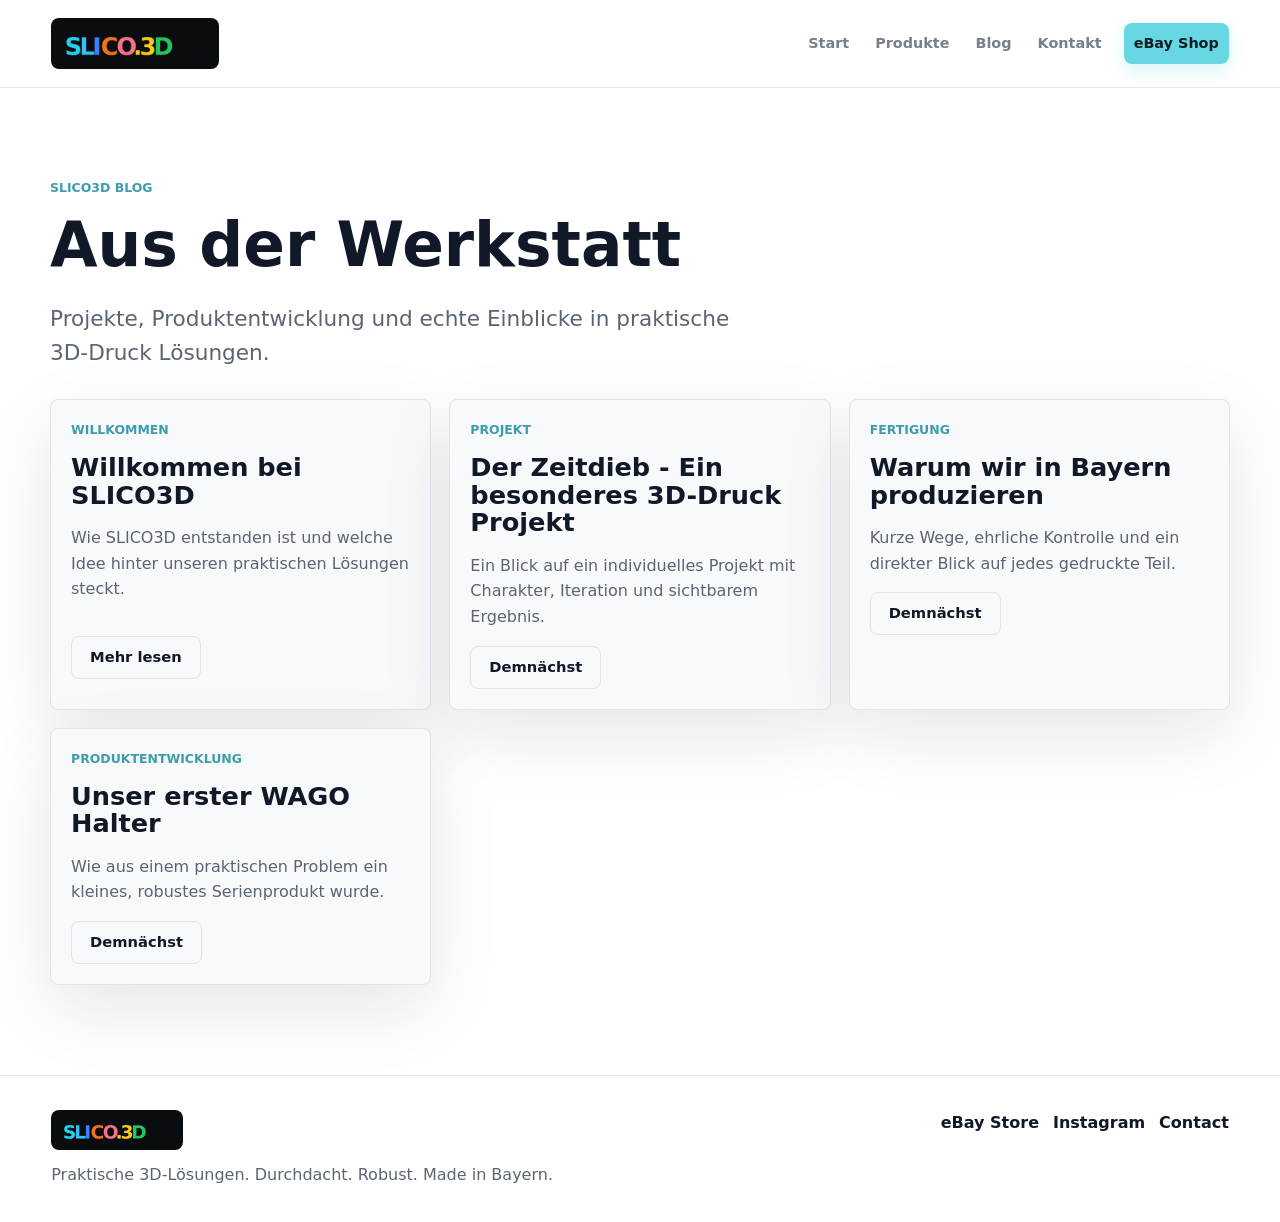
==== blog/index.html @ 474badba "Fix navigation and create blog overview page" ====
<!doctype html>
<html lang="de">
  <head>
    <meta charset="utf-8">
    <meta name="viewport" content="width=device-width, initial-scale=1">
    <meta
      name="description"
      content="Der SLICO3D Blog mit Projekten, Produktentwicklung und Einblicken aus der Werkstatt."
    >
    <title>Blog | SLICO3D</title>
    <link rel="stylesheet" href="../styles.css">
  </head>
  <body>
    <header class="site-header">
      <a class="brand-link" href="../index.html#start" aria-label="SLICO3D Startseite">
        <img src="../assets/branding/Logotyp.png" alt="SLICO3D" class="brand-wordmark">
      </a>

      <button class="menu-toggle" type="button" aria-expanded="false" aria-controls="site-nav">
        <span class="sr-only">Navigation öffnen</span>
        <span aria-hidden="true"></span>
        <span aria-hidden="true"></span>
        <span aria-hidden="true"></span>
      </button>

      <nav class="site-nav" id="site-nav" aria-label="Hauptnavigation">
        <a href="../index.html#start">Start</a>
        <a href="../index.html#produkte">Produkte</a>
        <a href="index.html">Blog</a>
        <a href="../index.html#kontakt">Kontakt</a>
        <a class="nav-button" href="https://www.ebay.de/usr/slico3d">eBay Shop</a>
      </nav>
    </header>

    <main>
      <section class="content-section section-shell" aria-labelledby="blog-overview-title">
        <div class="section-heading">
          <p class="eyebrow">SLICO3D Blog</p>
          <h1 id="blog-overview-title">Aus der Werkstatt</h1>
          <p class="hero-subtitle">
            Projekte, Produktentwicklung und echte Einblicke in praktische 3D-Druck Lösungen.
          </p>
        </div>

        <div class="blog-grid">
          <a class="blog-card linked-card" href="willkommen-bei-slico3d.html">
            <p class="meta">Willkommen</p>
            <h3>Willkommen bei SLICO3D</h3>
            <p>Wie SLICO3D entstanden ist und welche Idee hinter unseren praktischen Lösungen steckt.</p>
            <span class="button secondary compact card-action">Mehr lesen</span>
          </a>

          <article class="blog-card">
            <p class="meta">Projekt</p>
            <h3>Der Zeitdieb - Ein besonderes 3D-Druck Projekt</h3>
            <p>Ein Blick auf ein individuelles Projekt mit Charakter, Iteration und sichtbarem Ergebnis.</p>
            <span class="button secondary compact">Demnächst</span>
          </article>

          <article class="blog-card">
            <p class="meta">Fertigung</p>
            <h3>Warum wir in Bayern produzieren</h3>
            <p>Kurze Wege, ehrliche Kontrolle und ein direkter Blick auf jedes gedruckte Teil.</p>
            <span class="button secondary compact">Demnächst</span>
          </article>

          <article class="blog-card">
            <p class="meta">Produktentwicklung</p>
            <h3>Unser erster WAGO Halter</h3>
            <p>Wie aus einem praktischen Problem ein kleines, robustes Serienprodukt wurde.</p>
            <span class="button secondary compact">Demnächst</span>
          </article>
        </div>
      </section>
    </main>

    <footer class="site-footer">
      <div>
        <img src="../assets/branding/Logotyp.png" alt="SLICO3D" class="footer-logo">
        <p>Praktische 3D-Lösungen. Durchdacht. Robust. Made in Bayern.</p>
      </div>
      <nav aria-label="Footer Navigation">
        <a href="https://www.ebay.de/usr/slico3d">eBay Store</a>
        <a href="https://www.instagram.com/slico3d/">Instagram</a>
        <a href="mailto:kontakt@slico3d.de">Contact</a>
      </nav>
    </footer>

    <script src="../script.js"></script>
  </body>
</html>
---- styles.css ----
:root {
  color-scheme: light dark;
  --cyan: #4fd1e0;
  --green: #5fd38d;
  --amber: #f5b942;
  --ink: #111827;
  --muted: #5b6472;
  --line: #dfe5ea;
  --surface: #ffffff;
  --surface-raised: #f7f9fb;
  --surface-soft: #eef8f7;
  --shadow: 0 24px 70px rgba(17, 24, 39, 0.1);
  --radius: 8px;
  --max: 1180px;
}

* { box-sizing: border-box; }
html { scroll-behavior: smooth; }
body {
  margin: 0;
  background: var(--surface);
  color: var(--ink);
  font-family: Inter, ui-sans-serif, system-ui, -apple-system, BlinkMacSystemFont, "Segoe UI", sans-serif;
  line-height: 1.6;
  overflow-x: hidden;
}
body.menu-open { overflow: hidden; }
img { display: block; max-width: 100%; }
a { color: inherit; text-decoration: none; }

.sr-only {
  position: absolute;
  width: 1px;
  height: 1px;
  padding: 0;
  margin: -1px;
  overflow: hidden;
  clip: rect(0, 0, 0, 0);
  white-space: nowrap;
  border: 0;
}

.site-header {
  position: sticky;
  top: 0;
  z-index: 10;
  display: flex;
  align-items: center;
  justify-content: space-between;
  gap: 24px;
  padding: 18px clamp(20px, 4vw, 56px);
  background: color-mix(in srgb, var(--surface) 88%, transparent);
  border-bottom: 1px solid color-mix(in srgb, var(--line) 78%, transparent);
  backdrop-filter: blur(18px);
}

.brand-wordmark,
.footer-logo {
  height: auto;
  padding: 7px 10px;
  background: #0a0d10;
  border-radius: var(--radius);
}
.brand-wordmark { flex: 0 0 auto; width: 168px; }
.footer-logo { width: 132px; padding: 6px 9px; }

.site-nav {
  min-width: 0;
  display: flex;
  align-items: center;
  gap: 6px;
  color: color-mix(in srgb, var(--muted) 82%, var(--surface));
  font-size: 0.9rem;
  font-weight: 620;
}
.site-nav a {
  padding: 9px 10px;
  border-radius: var(--radius);
}
.site-nav a:hover,
.site-nav a:focus-visible {
  background: var(--surface-raised);
  color: var(--ink);
  outline: none;
}
.site-nav .nav-button {
  margin-left: 6px;
  color: #0b1f23;
  background: color-mix(in srgb, var(--cyan) 86%, white);
  box-shadow: 0 8px 18px rgba(79, 209, 224, 0.2);
}

.menu-toggle {
  display: none;
  flex: 0 0 auto;
  width: 44px;
  height: 44px;
  border: 1px solid var(--line);
  border-radius: var(--radius);
  background: var(--surface);
  color: var(--ink);
}
.menu-toggle span:not(.sr-only) {
  display: block;
  width: 18px;
  height: 2px;
  margin: 4px auto;
  background: currentColor;
}

.section-shell {
  width: min(var(--max), calc(100% - 40px));
  margin: 0 auto;
}

.hero {
  display: grid;
  grid-template-columns: minmax(0, 1fr) minmax(320px, 0.82fr);
  gap: clamp(32px, 6vw, 84px);
  align-items: center;
  min-height: min(980px, calc(100svh - 84px));
  padding: clamp(44px, 6vw, 82px) 0 68px;
}
.hero-copy,
.hero-panel { min-width: 0; }

.eyebrow,
.meta {
  margin: 0 0 14px;
  color: color-mix(in srgb, var(--cyan) 72%, var(--ink));
  font-size: 0.78rem;
  font-weight: 800;
  letter-spacing: 0;
  text-transform: uppercase;
}

.hero-mark {
  width: min(540px, 76vw);
  margin: 0 0 26px;
  filter: drop-shadow(0 20px 42px rgba(79, 209, 224, 0.2));
}

h1, h2, h3, p { overflow-wrap: anywhere; }
h1, h2, h3 {
  margin: 0;
  line-height: 1.08;
  letter-spacing: 0;
}
h1 { max-width: 860px; font-size: clamp(2.45rem, 4.8vw, 4.9rem); }
h2 { font-size: clamp(2rem, 4vw, 4rem); }
h3 { font-size: clamp(1.22rem, 2vw, 1.7rem); }

.hero-subtitle {
  max-width: 680px;
  margin: 24px 0 0;
  color: var(--muted);
  font-size: clamp(1.05rem, 2vw, 1.35rem);
}

.hero-actions,
.contact-actions {
  display: flex;
  flex-wrap: wrap;
  gap: 12px;
  margin-top: 32px;
}

.button {
  display: inline-flex;
  align-items: center;
  justify-content: center;
  min-height: 46px;
  padding: 12px 18px;
  border: 1px solid transparent;
  border-radius: var(--radius);
  font-weight: 800;
  line-height: 1.15;
}
.button.primary {
  color: #0d261e;
  background: var(--green);
  box-shadow: 0 12px 26px rgba(95, 211, 141, 0.24);
}
.button.secondary {
  color: var(--ink);
  background: var(--surface-raised);
  border-color: var(--line);
}
.button.compact { min-height: 42px; font-size: 0.92rem; }
.button:hover,
.button:focus-visible,
.text-link:hover,
.text-link:focus-visible {
  transform: translateY(-1px);
  outline: none;
}

.hero-panel,
.featured-article,
.product-card,
.blog-card,
.contact-section,
.article-body,
.article-hero-image {
  border: 1px solid var(--line);
  border-radius: var(--radius);
  background: var(--surface-raised);
  box-shadow: var(--shadow);
}

.hero-panel {
  position: relative;
  overflow: hidden;
  padding: 24px;
}
.hero-panel::before {
  position: absolute;
  inset: 0;
  z-index: 0;
  content: "";
  background:
    linear-gradient(90deg, color-mix(in srgb, var(--line) 50%, transparent) 1px, transparent 1px),
    linear-gradient(0deg, color-mix(in srgb, var(--line) 50%, transparent) 1px, transparent 1px);
  background-size: 34px 34px;
  mask-image: linear-gradient(to bottom, black, transparent 76%);
}
.hero-panel > * { position: relative; z-index: 1; }
.panel-topline {
  display: flex;
  justify-content: space-between;
  color: var(--muted);
  font-size: 0.85rem;
  font-weight: 800;
}
.capability-grid {
  display: grid;
  grid-template-columns: repeat(2, minmax(0, 1fr));
  gap: 10px;
  margin-top: 34px;
}
.capability-grid span {
  min-height: 74px;
  padding: 16px;
  border: 1px solid var(--line);
  border-radius: var(--radius);
  background: color-mix(in srgb, var(--surface) 76%, transparent);
  font-weight: 800;
}
.printer-card {
  margin-top: 16px;
  padding: 22px;
  color: #111827;
  background: linear-gradient(135deg, var(--cyan), var(--green) 54%, var(--amber));
  border-radius: var(--radius);
}
.printer-layer {
  display: block;
  height: 18px;
  max-width: 260px;
  margin-bottom: 7px;
  border-radius: 3px;
}
.printer-layer.cyan { width: 78%; background: rgba(255, 255, 255, 0.76); }
.printer-layer.green { width: 64%; background: rgba(255, 255, 255, 0.58); }
.printer-layer.amber { width: 46%; background: rgba(255, 255, 255, 0.42); }
.printer-card p { max-width: 340px; margin: 18px 0 0; font-weight: 850; }

.trust-bar {
  display: grid;
  grid-template-columns: repeat(4, minmax(0, 1fr));
  gap: 1px;
  overflow: hidden;
  margin-top: -34px;
  margin-bottom: clamp(28px, 4vw, 48px);
  border: 1px solid var(--line);
  border-radius: var(--radius);
  background: var(--line);
  box-shadow: 0 18px 44px rgba(17, 24, 39, 0.08);
}
.trust-item {
  display: flex;
  align-items: center;
  gap: 10px;
  min-height: 70px;
  padding: 16px 18px;
  background: color-mix(in srgb, var(--surface-raised) 88%, var(--surface));
}
.trust-item span {
  display: inline-flex;
  align-items: center;
  justify-content: center;
  flex: 0 0 28px;
  width: 28px;
  height: 28px;
  color: #0d261e;
  background: var(--green);
  border-radius: 999px;
  font-weight: 900;
}
.trust-item strong { font-size: 0.94rem; line-height: 1.25; }

.content-section { padding: clamp(56px, 7vw, 96px) 0; }
.section-heading { margin-bottom: 28px; }
.section-heading h2 { max-width: 760px; }
.split-heading {
  display: flex;
  align-items: end;
  justify-content: space-between;
  gap: 20px;
}

.featured-article {
  position: relative;
  display: grid;
  grid-template-columns: minmax(260px, 0.72fr) 1fr;
  overflow: hidden;
}
.linked-card { transition: transform 180ms ease, border-color 180ms ease, box-shadow 180ms ease; }
.linked-card:hover,
.linked-card:focus-within {
  border-color: color-mix(in srgb, var(--cyan) 52%, var(--line));
  box-shadow: 0 28px 78px rgba(17, 24, 39, 0.14);
  transform: translateY(-2px);
}
.card-cover-link { position: absolute; inset: 0; z-index: 1; }
.article-visual {
  position: relative;
  min-height: 360px;
  overflow: hidden;
  background: linear-gradient(135deg, #101820, #20313b);
}
.article-visual img {
  width: 100%;
  height: 100%;
  min-height: 360px;
  object-fit: cover;
}
.article-chip {
  position: absolute;
  top: 24px;
  left: 24px;
  z-index: 1;
  padding: 7px 11px;
  color: #071012;
  background: var(--green);
  border-radius: 999px;
  font-size: 0.78rem;
  font-weight: 900;
}
.article-content {
  position: relative;
  z-index: 2;
  align-self: center;
  padding: clamp(28px, 5vw, 56px);
}
.card-action { position: relative; z-index: 3; margin-top: 18px; }

.article-content p:not(.meta),
.product-card p,
.blog-card p:not(.meta),
.contact-section p,
.bavaria-inner p,
.site-footer p,
.article-hero-copy p:not(.eyebrow) {
  color: var(--muted);
}
.text-link {
  display: inline-flex;
  margin-top: 14px;
  color: color-mix(in srgb, var(--cyan) 62%, var(--ink));
  font-weight: 850;
}

.product-grid,
.blog-grid {
  display: grid;
  grid-template-columns: repeat(3, minmax(0, 1fr));
  gap: 18px;
}
.product-card,
.blog-card { padding: 20px; }
.product-visual {
  position: relative;
  min-height: 190px;
  margin-bottom: 22px;
  overflow: hidden;
  background: var(--surface);
  border: 1px solid var(--line);
  border-radius: var(--radius);
}
.product-visual span {
  position: absolute;
  display: block;
  border-radius: 5px;
}
.product-visual.wago span:nth-child(1) { inset: 48px 34px auto 34px; height: 28px; background: var(--cyan); }
.product-visual.wago span:nth-child(2) { inset: 86px 58px auto 58px; height: 28px; background: var(--green); }
.product-visual.wago span:nth-child(3) { inset: auto 44px 42px 44px; height: 28px; background: var(--amber); }
.product-visual.skadis {
  background-image: radial-gradient(circle, color-mix(in srgb, var(--muted) 38%, transparent) 2px, transparent 2.5px);
  background-size: 26px 26px;
}
.product-visual.skadis span:nth-child(1) { width: 44%; height: 84px; left: 18%; bottom: 34px; background: var(--green); }
.product-visual.skadis span:nth-child(2) { width: 24px; height: 108px; right: 24%; bottom: 34px; background: var(--cyan); }
.product-visual.skadis span:nth-child(3) { width: 34%; height: 18px; left: 24%; bottom: 118px; background: var(--amber); }
.product-visual.network span:nth-child(1) { width: 62%; height: 70px; left: 19%; top: 50px; background: #202b36; }
.product-visual.network span:nth-child(2) { width: 50%; height: 14px; left: 25%; top: 78px; background: var(--cyan); }
.product-visual.network span:nth-child(3) { width: 72%; height: 26px; left: 14%; bottom: 38px; background: var(--amber); }

.bavaria-section {
  margin: clamp(36px, 5vw, 68px) 0;
  background:
    linear-gradient(90deg, rgba(79, 209, 224, 0.14), transparent 32%),
    linear-gradient(135deg, var(--surface-raised), var(--surface-soft));
  border-block: 1px solid var(--line);
}
.bavaria-inner {
  display: grid;
  grid-template-columns: 1fr minmax(180px, 300px);
  gap: clamp(28px, 6vw, 86px);
  align-items: center;
  padding: clamp(52px, 7vw, 90px) 0;
}
.bavaria-placeholder {
  display: grid;
  place-items: center;
  min-height: 300px;
  padding: 28px;
  text-align: center;
  border: 1px dashed color-mix(in srgb, var(--cyan) 54%, var(--line));
  border-radius: var(--radius);
  background:
    linear-gradient(90deg, color-mix(in srgb, var(--line) 58%, transparent) 1px, transparent 1px),
    linear-gradient(0deg, color-mix(in srgb, var(--line) 58%, transparent) 1px, transparent 1px),
    color-mix(in srgb, var(--surface) 72%, transparent);
  background-size: 28px 28px;
  box-shadow: var(--shadow);
}
.bavaria-placeholder img { width: min(180px, 48vw); filter: drop-shadow(0 18px 34px rgba(79, 209, 224, 0.18)); }
.bavaria-placeholder span {
  margin-top: 18px;
  color: color-mix(in srgb, var(--cyan) 72%, var(--ink));
  font-weight: 900;
  text-transform: uppercase;
}
.bavaria-placeholder p { max-width: 260px; margin: 4px 0 0; font-size: 0.92rem; }
.blog-card { min-height: 230px; }

.contact-section {
  display: grid;
  grid-template-columns: 1fr auto;
  gap: 28px;
  align-items: center;
  padding: clamp(28px, 5vw, 56px);
  margin-block: clamp(56px, 7vw, 96px);
}
.contact-section h2,
.contact-section p { max-width: 620px; }
.contact-actions { justify-content: flex-end; margin-top: 0; }

.site-footer {
  display: flex;
  justify-content: space-between;
  gap: 24px;
  padding: 34px clamp(20px, 4vw, 56px);
  border-top: 1px solid var(--line);
}
.site-footer p { margin: 12px 0 0; }
.site-footer nav {
  display: flex;
  flex-wrap: wrap;
  align-items: start;
  justify-content: flex-end;
  gap: 14px;
  font-weight: 800;
}

.article-page { padding-bottom: clamp(56px, 7vw, 96px); }
.article-hero {
  display: grid;
  grid-template-columns: minmax(0, 0.9fr) minmax(300px, 1fr);
  gap: clamp(28px, 6vw, 78px);
  align-items: center;
  padding: clamp(56px, 8vw, 104px) 0 clamp(32px, 5vw, 64px);
}
.article-hero-copy { min-width: 0; }
.article-hero-copy h1 { max-width: 760px; }
.article-hero-copy p:not(.eyebrow) {
  max-width: 620px;
  margin: 24px 0 0;
  font-size: clamp(1.05rem, 2vw, 1.25rem);
}
.article-hero-image {
  margin: 0;
  padding: 18px;
}
.article-hero-image img {
  width: 100%;
  border-radius: calc(var(--radius) - 2px);
}
.article-body {
  max-width: 820px;
  padding: clamp(34px, 5vw, 58px);
}
.article-body p {
  margin: 0 0 1.2em;
  color: color-mix(in srgb, var(--ink) 84%, var(--muted));
  font-size: clamp(1.03rem, 1.4vw, 1.16rem);
}
.article-body p:last-child { margin-bottom: 0; }
.article-body blockquote {
  margin: 28px 0;
  padding: 22px 24px;
  border-left: 4px solid var(--green);
  border-radius: var(--radius);
  background: color-mix(in srgb, var(--surface) 72%, var(--surface-soft));
}
.article-body blockquote p {
  margin: 0;
  color: var(--ink);
  font-size: clamp(1.2rem, 2vw, 1.6rem);
  font-weight: 850;
  line-height: 1.25;
}
.article-signature { padding-top: 10px; font-weight: 850; }

@media (prefers-color-scheme: dark) {
  :root {
    --ink: #edf3f7;
    --muted: #a8b5c2;
    --line: #253340;
    --surface: #0d1217;
    --surface-raised: #121a22;
    --surface-soft: #0f2423;
    --shadow: 0 24px 70px rgba(0, 0, 0, 0.32);
  }
  .site-nav .nav-button,
  .button.primary,
  .printer-card { color: #071012; }
  .product-visual.network span:nth-child(1) { background: #dfe8ef; }
}

@media (max-width: 900px) {
  .menu-toggle { display: block; }
  .site-nav {
    position: fixed;
    inset: 73px 16px auto 16px;
    display: grid;
    gap: 4px;
    padding: 14px;
    background: var(--surface);
    border: 1px solid var(--line);
    border-radius: var(--radius);
    box-shadow: var(--shadow);
    transform: translateY(-16px);
    opacity: 0;
    pointer-events: none;
  }
  .site-nav.is-open { transform: translateY(0); opacity: 1; pointer-events: auto; }
  .site-nav .nav-button { margin-left: 0; }
  .hero,
  .featured-article,
  .article-hero,
  .bavaria-inner,
  .contact-section { grid-template-columns: 1fr; }
  .hero { min-height: auto; }
  .product-grid,
  .blog-grid,
  .trust-bar { grid-template-columns: 1fr; }
  .split-heading { align-items: start; flex-direction: column; }
  .contact-actions { justify-content: flex-start; }
  .site-footer { flex-direction: column; }
  .site-footer nav { justify-content: flex-start; }
}

@media (max-width: 560px) {
  .site-header { padding-inline: 16px; }
  .section-shell { width: min(var(--max), calc(100% - 28px)); }
  .brand-wordmark { width: 136px; }
  .hero-mark { width: min(360px, 86vw); }
  h1 { font-size: 2.18rem; max-width: 11ch; }
  .hero-subtitle { max-width: 30ch; }
  .hero-actions,
  .contact-actions {
    align-items: stretch;
    flex-direction: column;
  }
  .button { width: 100%; }
  .capability-grid { grid-template-columns: 1fr; }
  .trust-bar { margin-top: -20px; }
  .article-visual,
  .article-visual img { min-height: 260px; }
}
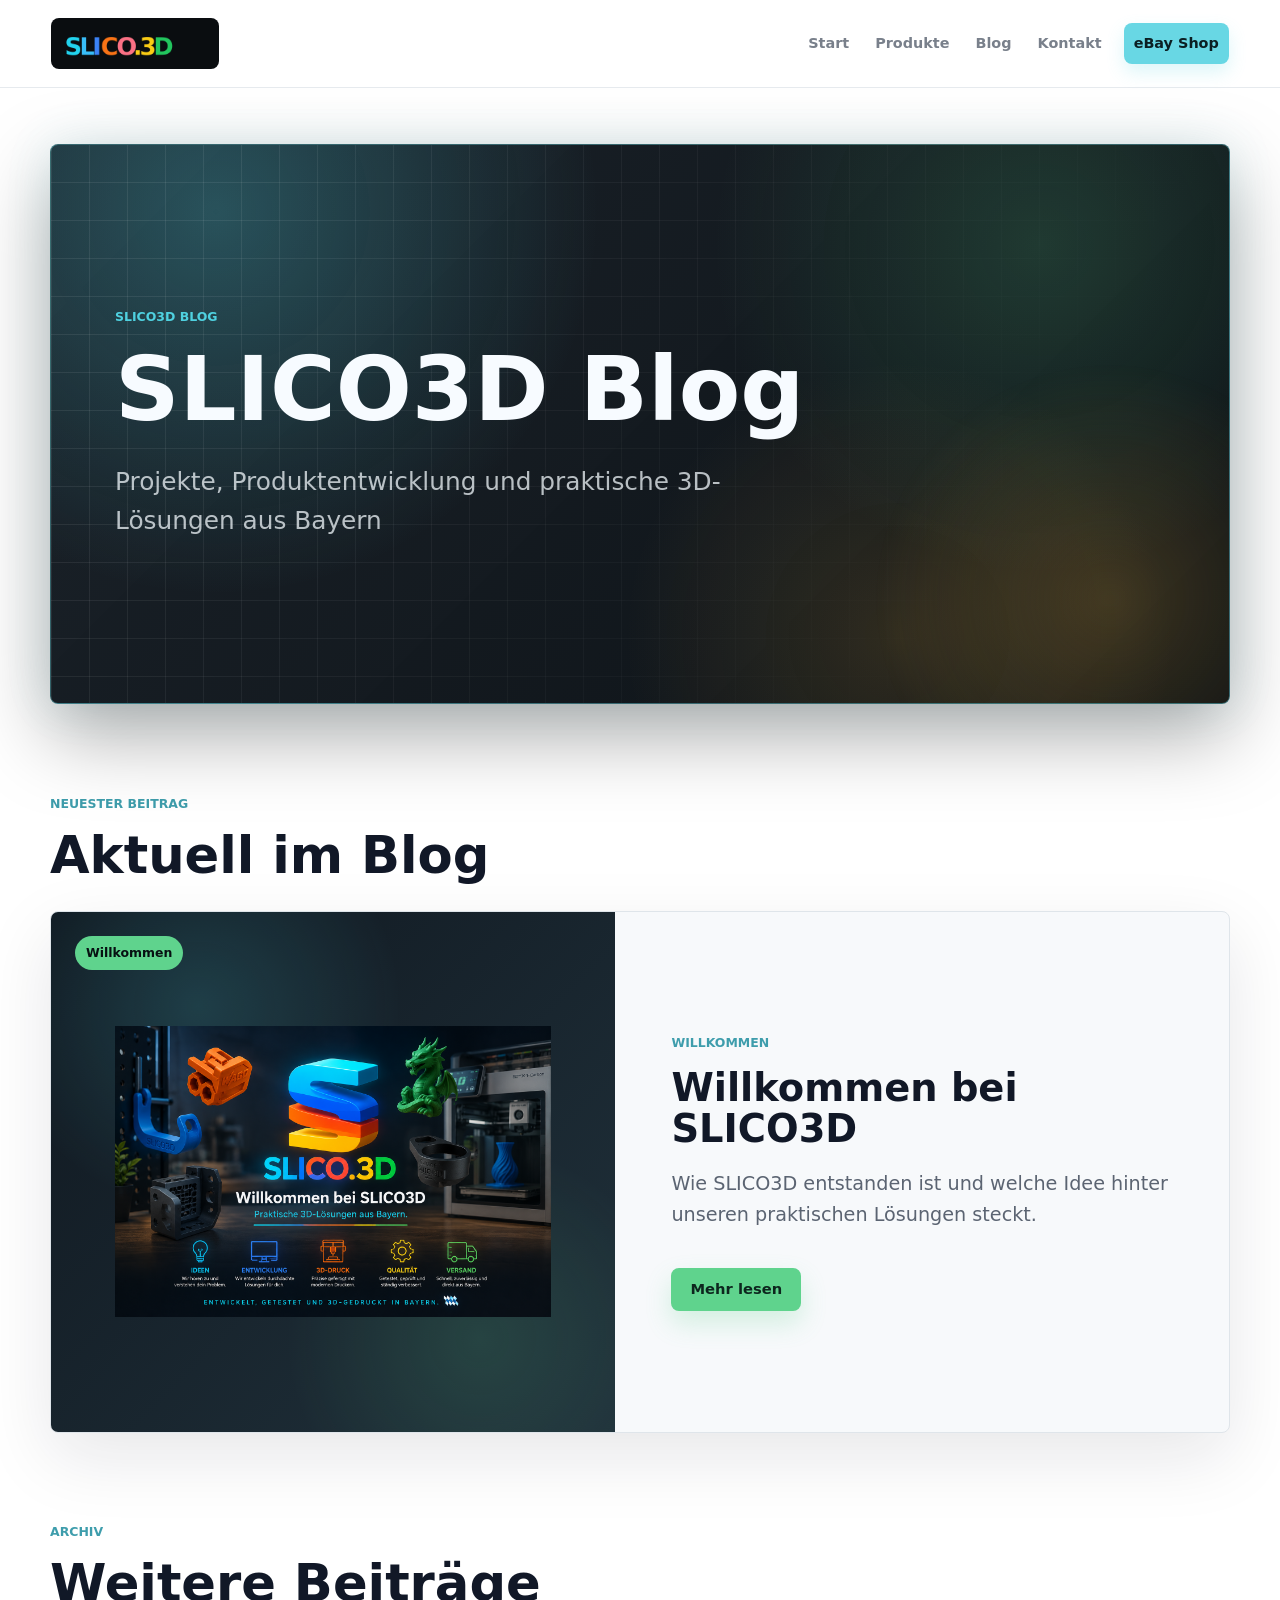
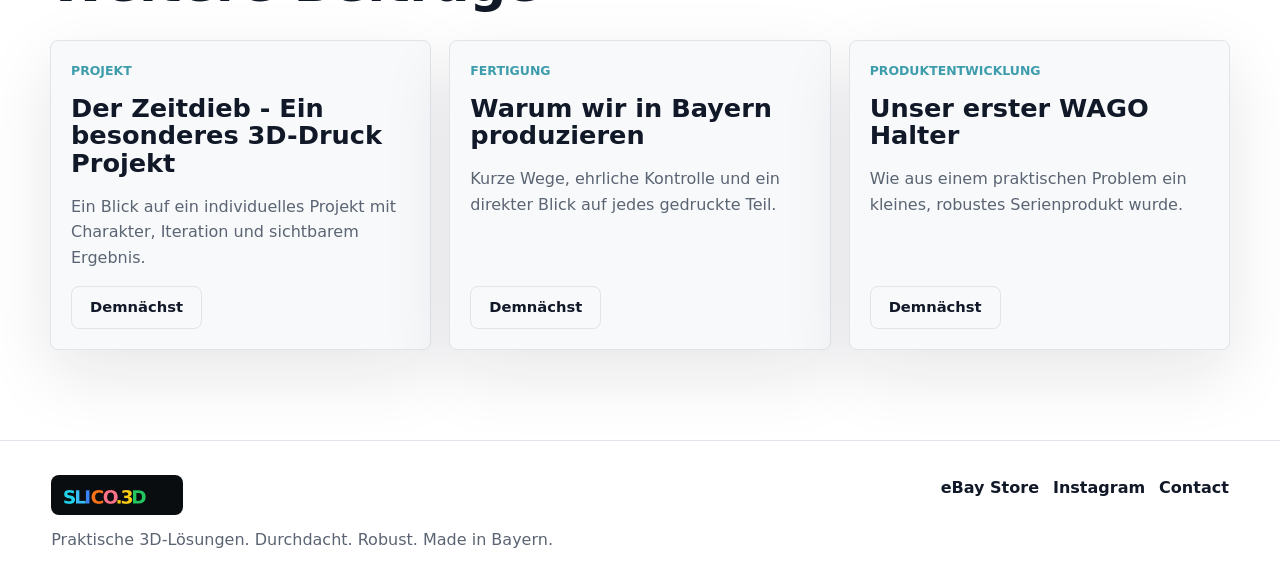
==== commit fbf315fd: "Redesign blog overview page" ====
--- a/blog/index.html
+++ b/blog/index.html
@@ -9,6 +9,7 @@
     >
     <title>Blog | SLICO3D</title>
     <link rel="stylesheet" href="../styles.css">
+    <link rel="stylesheet" href="../blog-overview.css">
   </head>
   <body>
     <header class="site-header">
@@ -33,23 +34,44 @@
     </header>
 
     <main>
-      <section class="content-section section-shell" aria-labelledby="blog-overview-title">
+      <section class="blog-hero section-shell" aria-labelledby="blog-overview-title">
+        <div class="blog-hero-copy">
+          <p class="eyebrow">SLICO3D Blog</p>
+          <h1 id="blog-overview-title">SLICO3D Blog</h1>
+          <p>Projekte, Produktentwicklung und praktische 3D-Lösungen aus Bayern</p>
+        </div>
+      </section>
+
+      <section class="featured-blog section-shell" aria-labelledby="featured-blog-title">
         <div class="section-heading">
-          <p class="eyebrow">SLICO3D Blog</p>
-          <h1 id="blog-overview-title">Aus der Werkstatt</h1>
-          <p class="hero-subtitle">
-            Projekte, Produktentwicklung und echte Einblicke in praktische 3D-Druck Lösungen.
-          </p>
+          <p class="eyebrow">Neuester Beitrag</p>
+          <h2 id="featured-blog-title">Aktuell im Blog</h2>
         </div>
 
-        <div class="blog-grid">
-          <a class="blog-card linked-card" href="willkommen-bei-slico3d.html">
+        <article class="featured-article linked-card featured-blog-card">
+          <a class="card-cover-link" href="willkommen-bei-slico3d.html" aria-label="Willkommen bei SLICO3D lesen"></a>
+          <div class="article-visual">
+            <span class="article-chip">Willkommen</span>
+            <img src="../assets/blog/willkommen/hero.png" alt="SLICO3D Willkommen">
+          </div>
+          <div class="article-content">
             <p class="meta">Willkommen</p>
             <h3>Willkommen bei SLICO3D</h3>
-            <p>Wie SLICO3D entstanden ist und welche Idee hinter unseren praktischen Lösungen steckt.</p>
-            <span class="button secondary compact card-action">Mehr lesen</span>
-          </a>
+            <p>
+              Wie SLICO3D entstanden ist und welche Idee hinter unseren praktischen Lösungen steckt.
+            </p>
+            <a class="button primary compact card-action" href="willkommen-bei-slico3d.html">Mehr lesen</a>
+          </div>
+        </article>
+      </section>
 
+      <section class="archive-section section-shell" aria-labelledby="archive-title">
+        <div class="section-heading">
+          <p class="eyebrow">Archiv</p>
+          <h2 id="archive-title">Weitere Beiträge</h2>
+        </div>
+
+        <div class="blog-grid archive-grid">
           <article class="blog-card">
             <p class="meta">Projekt</p>
             <h3>Der Zeitdieb - Ein besonderes 3D-Druck Projekt</h3>
--- a/blog-overview.css
+++ b/blog-overview.css
@@ -0,0 +1,142 @@
+.blog-hero {
+  position: relative;
+  display: grid;
+  align-items: center;
+  min-height: min(560px, calc(100svh - 96px));
+  margin-top: clamp(28px, 5vw, 56px);
+  overflow: hidden;
+  padding: clamp(64px, 10vw, 120px) clamp(22px, 5vw, 64px);
+  color: #edf3f7;
+  background:
+    radial-gradient(circle at 14% 12%, rgba(79, 209, 224, 0.28), transparent 34%),
+    radial-gradient(circle at 84% 18%, rgba(95, 211, 141, 0.18), transparent 30%),
+    radial-gradient(circle at 72% 88%, rgba(245, 185, 66, 0.14), transparent 28%),
+    linear-gradient(135deg, rgba(18, 26, 34, 0.96), rgba(7, 12, 16, 0.98));
+  border: 1px solid color-mix(in srgb, var(--cyan) 34%, rgba(255, 255, 255, 0.1));
+  border-radius: var(--radius);
+  box-shadow:
+    0 30px 80px rgba(0, 0, 0, 0.34),
+    0 0 48px rgba(79, 209, 224, 0.12);
+}
+
+.blog-hero::before {
+  position: absolute;
+  inset: 0;
+  content: "";
+  background:
+    linear-gradient(90deg, rgba(255, 255, 255, 0.08) 1px, transparent 1px),
+    linear-gradient(0deg, rgba(255, 255, 255, 0.08) 1px, transparent 1px);
+  background-size: 38px 38px;
+  mask-image: linear-gradient(120deg, black 12%, transparent 82%);
+}
+
+.blog-hero::after {
+  position: absolute;
+  right: -12%;
+  bottom: -28%;
+  width: min(520px, 58vw);
+  aspect-ratio: 1;
+  content: "";
+  background: radial-gradient(circle, rgba(245, 185, 66, 0.2), transparent 64%);
+  filter: blur(4px);
+}
+
+.blog-hero-copy {
+  position: relative;
+  z-index: 1;
+  max-width: 860px;
+}
+
+.blog-hero .eyebrow {
+  color: var(--cyan);
+}
+
+.blog-hero h1 {
+  max-width: 820px;
+  color: #f7fbff;
+  font-size: clamp(3rem, 7vw, 6.4rem);
+}
+
+.blog-hero p:not(.eyebrow) {
+  max-width: 720px;
+  margin: 24px 0 0;
+  color: rgba(237, 243, 247, 0.76);
+  font-size: clamp(1.1rem, 2.2vw, 1.55rem);
+}
+
+.featured-blog {
+  padding: clamp(48px, 7vw, 92px) 0 0;
+}
+
+.featured-blog-card {
+  grid-template-columns: minmax(320px, 0.92fr) 1fr;
+}
+
+.featured-blog-card .article-visual {
+  display: grid;
+  place-items: center;
+  background:
+    radial-gradient(circle at 26% 18%, rgba(79, 209, 224, 0.18), transparent 34%),
+    radial-gradient(circle at 76% 82%, rgba(95, 211, 141, 0.14), transparent 32%),
+    linear-gradient(135deg, #101820, #20313b);
+}
+
+.featured-blog-card .article-visual,
+.featured-blog-card .article-visual img {
+  min-height: clamp(360px, 46vw, 520px);
+}
+
+.featured-blog-card .article-visual img {
+  padding: clamp(28px, 5vw, 64px);
+  object-fit: contain;
+}
+
+.featured-blog-card .article-content h3 {
+  font-size: clamp(1.8rem, 3vw, 3rem);
+}
+
+.featured-blog-card .article-content p:not(.meta) {
+  max-width: 560px;
+  font-size: clamp(1.02rem, 1.8vw, 1.2rem);
+}
+
+.archive-section {
+  padding: clamp(56px, 7vw, 96px) 0;
+}
+
+.archive-grid .blog-card {
+  display: flex;
+  flex-direction: column;
+  min-height: 260px;
+}
+
+.archive-grid .blog-card .button {
+  align-self: flex-start;
+  margin-top: auto;
+}
+
+@media (max-width: 900px) {
+  .blog-hero {
+    min-height: auto;
+  }
+
+  .featured-blog-card {
+    grid-template-columns: 1fr;
+  }
+}
+
+@media (max-width: 560px) {
+  .blog-hero {
+    width: min(var(--max), calc(100% - 28px));
+    padding: 48px 22px;
+  }
+
+  .blog-hero h1 {
+    max-width: 100%;
+    font-size: 2.7rem;
+  }
+
+  .blog-hero p:not(.eyebrow) {
+    max-width: 100%;
+  }
+}
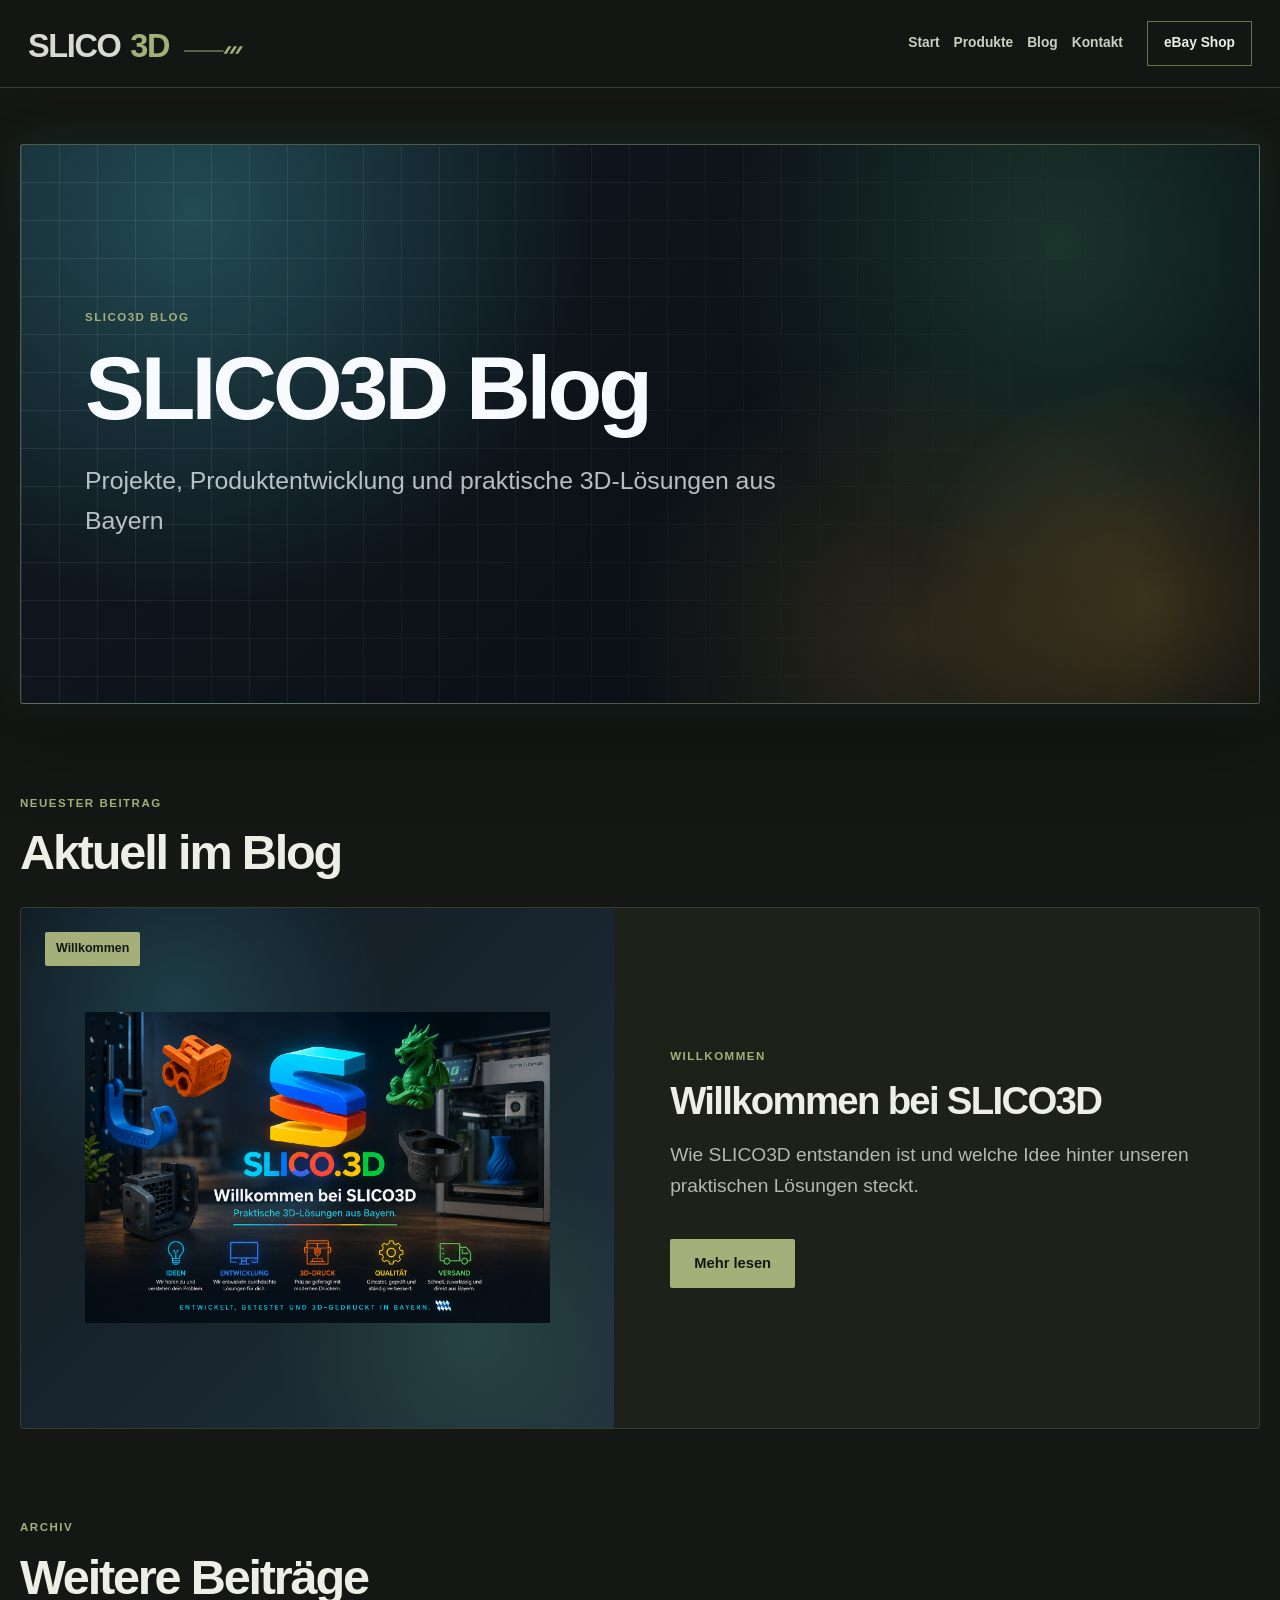
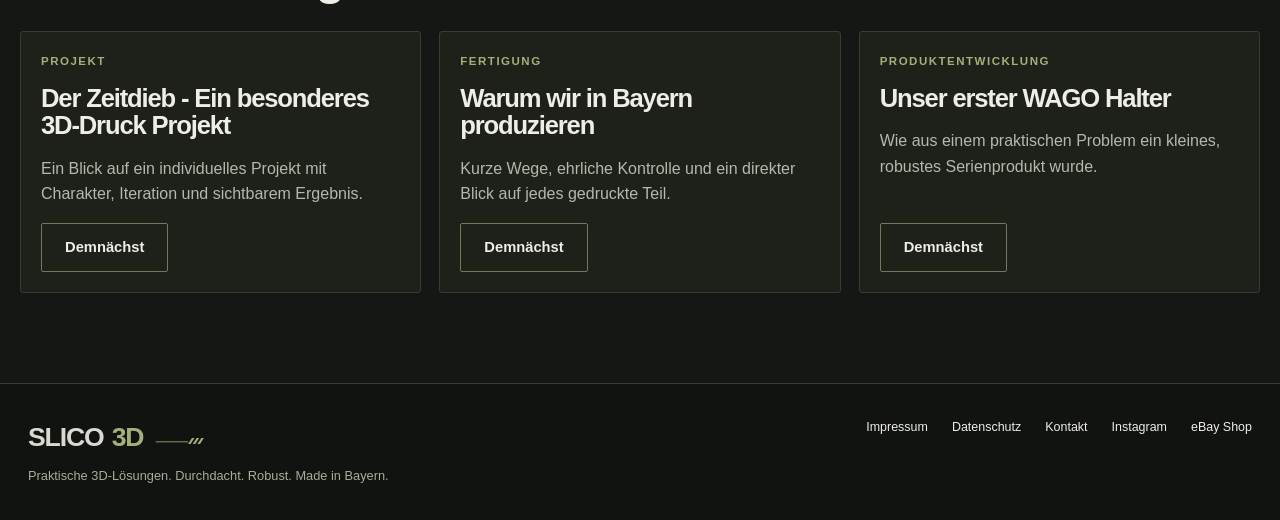
==== commit b9e5cca3: "Refresh SLICO3D website with graphite, olive and sand design" ====
--- a/blog/index.html
+++ b/blog/index.html
@@ -10,11 +10,12 @@
     <title>Blog | SLICO3D</title>
     <link rel="stylesheet" href="../styles.css">
     <link rel="stylesheet" href="../blog-overview.css">
+    <link rel="stylesheet" href="../field-theme.css">
   </head>
   <body>
     <header class="site-header">
       <a class="brand-link" href="../index.html#start" aria-label="SLICO3D Startseite">
-        <img src="../assets/branding/Logotyp.png" alt="SLICO3D" class="brand-wordmark">
+        <img src="../assets/branding/Logotyp-field.svg" alt="SLICO3D" class="brand-wordmark">
       </a>
 
       <button class="menu-toggle" type="button" aria-expanded="false" aria-controls="site-nav">
@@ -98,7 +99,7 @@
 
     <footer class="site-footer">
       <div>
-        <img src="../assets/branding/Logotyp.png" alt="SLICO3D" class="footer-logo">
+        <img src="../assets/branding/Logotyp-field.svg" alt="SLICO3D" class="footer-logo">
         <p>Praktische 3D-Lösungen. Durchdacht. Robust. Made in Bayern.</p>
       </div>
       <nav aria-label="Footer Navigation">
--- a/field-theme.css
+++ b/field-theme.css
@@ -0,0 +1,131 @@
+/* SLICO3D / olive design proposal. Existing photos keep their real colors. */
+:root {
+  color-scheme: dark;
+  --olive: #a5af79; --sand: #d3c5a8;
+  --cyan: var(--olive); --green: var(--olive); --amber: var(--sand);
+  --ink: #eeede6; --muted: #b6b8ad; --line: #383d32;
+  --surface: #141713; --surface-raised: #1d211a; --surface-soft: #272e21;
+  --shadow: none; --radius: 3px; --max: 1240px;
+}
+body { background: var(--surface); font-family: Arial, Helvetica, sans-serif; }
+::selection { background: var(--olive); color: #141713; }
+html { scroll-padding-top: 100px; }
+a, button { -webkit-tap-highlight-color: transparent; }
+a:focus-visible, button:focus-visible, summary:focus-visible, .button:focus-visible, .text-link:focus-visible, .site-nav a:focus-visible { outline: 2px solid var(--sand); outline-offset: 5px; }
+.skip-link { position: fixed; top: -100px; left: 20px; z-index: 100; padding: 12px 18px; background: var(--sand); color: #141713; }
+.skip-link:focus { top: 12px; }
+.site-header { min-height: 88px; padding: 16px max(28px, calc((100vw - 1240px) / 2)); background: #141713f2; border-color: var(--line); backdrop-filter: blur(12px); }
+.brand-wordmark { width: 220px; padding: 0; background: transparent; border-radius: 0; }
+.footer-logo { width: 180px; padding: 0; background: transparent; border-radius: 0; }
+.site-nav { color: #cccfc1; font-size: .86rem; gap: 14px; }
+.site-nav a { padding: 9px 0; border-radius: 0; }
+.site-nav a:hover { background: transparent; color: var(--olive); }
+.site-nav .nav-button { padding: 10px 16px; margin-left: 10px; color: var(--ink); border: 1px solid #66734b; background: transparent; box-shadow: none; }
+.site-nav .nav-button:hover { color: #141713; background: var(--olive); }
+.eyebrow, .meta { color: var(--olive); font-size: .72rem; font-weight: 700; letter-spacing: .13em; }
+h1, h2, h3 { letter-spacing: -.045em; }
+h2 { font-size: clamp(2rem, 3.8vw, 3.5rem); line-height: 1.08; }
+.button { gap: 22px; min-height: 50px; padding: 15px 23px; font-size: .89rem; font-weight: 700; box-shadow: none; border-radius: 2px; transition: background .15s, border-color .15s; }
+.button.primary { background: var(--olive); color: #141713; box-shadow: none; }
+.button.primary:hover { background: #bdc69a; }
+.button.secondary { color: var(--ink); background: transparent; border-color: #70785e; }
+.button.secondary:hover { background: #303728; }
+.button:hover, .button:focus-visible { transform: none; }
+.field-plain-link { display: inline-flex; align-items: center; gap: 16px; color: #d3d6c7; font-size: .88rem; font-weight: 600; }
+.field-plain-link:hover { color: var(--olive); }
+.field-slashes { color: var(--olive); font-size: 1.05rem; letter-spacing: -.12em; margin-right: 10px; }
+.field-hero { display: grid; grid-template-columns: 1.05fr 1fr; align-items: center; gap: 64px; padding: 68px 0 58px; }
+.field-hero-copy h1 { font-size: clamp(3.15rem, 5.2vw, 5.1rem); line-height: 1.05; font-weight: 700; }
+.field-hero-copy h1 span { color: var(--sand); }
+.field-hero-copy .eyebrow { margin-bottom: 28px; }
+.field-lead { color: var(--muted); max-width: 450px; margin: 26px 0 0; font-size: 1.05rem; line-height: 1.75; }
+.field-hero .hero-actions { gap: 24px; align-items: center; margin-top: 32px; }
+.field-origin { margin: 52px 0 0; font-family: ui-monospace, monospace; font-size: .64rem; letter-spacing: .1em; color: #a8af98; }
+.field-origin span { padding-inline: 10px; }
+.field-hero-media { position: relative; margin: 0; background: var(--sand); color: #262c21; border: 1px solid #70765b; }
+.field-photo-heading { display: flex; justify-content: space-between; padding: 18px 22px; font-family: ui-monospace, monospace; text-transform: uppercase; font-size: .68rem; letter-spacing: .07em; border-bottom: 1px solid #41483444; }
+.field-hero-media > img { width: 100%; height: auto; aspect-ratio: 1.18; object-fit: cover; object-position: center 48%; }
+.field-hero-media figcaption { display: flex; justify-content: space-between; gap: 20px; padding: 18px 22px; font-size: .8rem; }
+.field-hero-media figcaption span { font-weight: 700; }
+.field-hero-media figcaption a { text-decoration: underline; text-underline-offset: 4px; }
+.field-hero-media::after { content: ''; position: absolute; right: -1px; bottom: -1px; width: 18px; height: 18px; background: linear-gradient(135deg, transparent 50%, var(--surface) 51%); pointer-events: none; }
+.field-principles { display: grid; grid-template-columns: repeat(3, 1fr); border-block: 1px solid var(--line); }
+.field-principles p { display: flex; align-items: center; gap: 18px; margin: 0; padding: 22px 0; color: #d0d2c6; font-size: .84rem; }
+.field-principles p + p { padding-left: 28px; border-left: 1px solid var(--line); }
+.field-principles span { color: var(--olive); font: .72rem ui-monospace, monospace; }
+.field-products { padding-block: 92px; }
+.field-products .section-heading { margin-bottom: 38px; }
+.field-section-intro { max-width: 350px; color: var(--muted); margin: 0; font-size: .94rem; }
+.field-product-feature { display: grid; grid-template-columns: 1fr 1fr; align-items: center; background: var(--surface-raised); border: 1px solid var(--line); }
+.field-product-photo { overflow: hidden; background: #bec1b4; }
+.field-product-photo img { width: 100%; height: auto; max-height: 460px; aspect-ratio: 1.28; object-fit: cover; }
+.field-product-copy { padding: 44px 50px; }
+.field-product-copy h3 { font-size: clamp(1.85rem, 3vw, 2.7rem); line-height: 1.13; }
+.field-product-copy > p:not(.eyebrow) { max-width: 400px; color: var(--muted); margin-block: 22px; }
+.field-product-copy .field-small-note { font-size: .74rem; line-height: 1.5; margin-bottom: 0; }
+.field-category-list { display: grid; grid-template-columns: repeat(3, 1fr); margin-top: 36px; }
+.field-category-list > div { padding-block: 24px; border-top: 1px solid var(--line); }
+.field-category-list > div + div { margin-left: 32px; }
+.field-category-list span { font: .7rem ui-monospace, monospace; color: var(--olive); }
+.field-category-list h3 { font-size: 1.25rem; margin-top: 14px; letter-spacing: -.02em; }
+.field-category-list p { margin: 8px 0 0; color: var(--muted); font-size: .88rem; }
+.field-about { border-block: 1px solid #525e3c; background: #272e21; }
+.field-about-inner { display: grid; grid-template-columns: 1.1fr 1fr; gap: 100px; padding-block: 76px; }
+.field-about-inner h2 { font-size: clamp(2rem, 3.3vw, 3.1rem); }
+.field-about-inner p:not(.eyebrow) { color: #c1c5b5; font-size: .95rem; margin: 0 0 20px; }
+.field-journal { padding-block: 90px; }
+.field-journal-entry { display: grid; grid-template-columns: 110px 1fr 52px; align-items: center; gap: 30px; border-block: 1px solid var(--line); padding: 34px 0; }
+.field-journal-number { font: 1.4rem ui-monospace, monospace; color: var(--olive); }
+.field-journal-entry h3 { font-size: 1.55rem; letter-spacing: -.02em; }
+.field-journal-entry h3 a:hover { color: var(--olive); }
+.field-journal-entry p:not(.eyebrow) { margin: 12px 0 0; color: var(--muted); font-size: .94rem; }
+.field-round-link { width: 50px; height: 50px; display: grid; place-items: center; border: 1px solid #70785e; border-radius: 50%; font-size: 1.5rem; }
+.field-round-link:hover { color: #141713; background: var(--olive); }
+.field-contact { display: grid; grid-template-columns: 1fr 1fr; align-items: center; gap: 80px; padding: 64px 0 80px; border-top: 1px solid var(--line); }
+.field-contact p:not(.eyebrow) { color: var(--muted); font-size: .94rem; }
+.field-contact-links { display: flex; flex-direction: column; align-items: flex-start; gap: 22px; }
+.field-email { display: flex; justify-content: space-between; align-items: center; gap: 20px; font-size: clamp(1rem, 2vw, 1.5rem); padding-block: 14px; border-bottom: 1px solid #70785e; width: 100%; color: var(--sand); }
+.field-email:hover { color: var(--olive); }
+.site-footer { padding: 34px max(28px, calc((100vw - 1240px) / 2)); background: #10130f; }
+.site-footer p { color: #a7ae99; font-size: .8rem; }
+.site-footer nav { font-size: .78rem; font-weight: 500; gap: 24px; }
+.site-footer nav a:hover { color: var(--olive); }
+/* Existing subpages share the proposal's palette without changing their content. */
+.hero-mark, .bavaria-placeholder img { filter: none; }
+.text-link { color: var(--olive); }
+.article-chip, .trust-item span { background: var(--olive); color: #141713; border-radius: 2px; }
+.bavaria-section { background: #272e21; }
+.bavaria-placeholder { background: var(--surface-raised); }
+.product-feature-list li::before { color: var(--olive); }
+.variant-card-linked:hover { box-shadow: none; }
+@media (max-width: 1100px) and (min-width: 901px) {
+  .site-nav { gap: 10px; font-size: .78rem; } .brand-wordmark { width: 180px; } .field-hero { gap: 32px; }
+}
+@media (max-width: 900px) {
+  .site-header { min-height: 76px; padding: 14px 24px; } .brand-wordmark { width: 200px; }
+  .site-nav { inset: 84px 20px auto; gap: 10px; padding: 22px; visibility: hidden; } .site-nav.is-open { visibility: visible; }
+  .site-nav a { padding: 10px; } .site-nav .nav-button { margin-left: 0; }
+  .field-hero { gap: 28px; padding-block: 48px; } .field-hero-copy h1 { font-size: clamp(2.8rem, 6vw, 4rem); }
+  .field-hero .hero-actions { gap: 18px; } .field-origin { margin-top: 32px; }
+  .field-principles p { font-size: .74rem; gap: 10px; } .field-principles p + p { padding-left: 15px; }
+  .field-products, .field-journal { padding-block: 60px; } .field-product-copy { padding: 28px; }
+  .field-about-inner { gap: 36px; padding-block: 52px; } .field-contact { gap: 32px; }
+  .field-journal .split-heading { flex-direction: row; align-items: end; }
+}
+@media (max-width: 700px) {
+  .section-shell { width: calc(100% - 40px); }
+  .field-hero, .field-product-feature, .field-about-inner, .field-contact { grid-template-columns: 1fr; }
+  .field-hero { gap: 38px; } .field-hero-copy h1 { font-size: clamp(2.7rem, 10vw, 4rem); max-width: none; }
+  .field-hero-copy .eyebrow { font-size: .62rem; margin-bottom: 22px; } .field-lead { font-size: .99rem; }
+  .field-hero .hero-actions { flex-direction: column; align-items: flex-start; } .field-hero .button, .field-product-copy .button { width: auto; }
+  .field-origin { font-size: .59rem; } .field-principles { grid-template-columns: 1fr; }
+  .field-principles p { padding: 14px 0; font-size: .8rem; } .field-principles p + p { padding-left: 0; border-left: 0; border-top: 1px solid var(--line); }
+  .field-photo-heading, .field-hero-media figcaption { padding: 14px 16px; } .field-hero-media figcaption { font-size: .7rem; gap: 12px; }
+  .field-product-copy { padding: 30px 24px; } .field-category-list { gap: 16px; } .field-category-list > div + div { margin-left: 0; }
+  .field-category-list h3 { font-size: 1rem; } .field-category-list p { font-size: .75rem; } .field-about-inner { gap: 26px; }
+  .field-journal-entry { grid-template-columns: 1fr 42px; gap: 16px; } .field-journal-number { display: none; }
+  .field-journal-entry h3 { font-size: 1.35rem; } .field-round-link { width: 40px; height: 40px; }
+  .field-journal .split-heading { flex-direction: column; align-items: start; } .field-contact { padding-block: 48px; gap: 24px; }
+  .site-footer { padding-inline: 20px; } .site-footer nav { gap: 18px; }
+}
+@media (prefers-reduced-motion: reduce) { html { scroll-behavior: auto; } *, *::before, *::after { transition: none !important; animation: none !important; } }
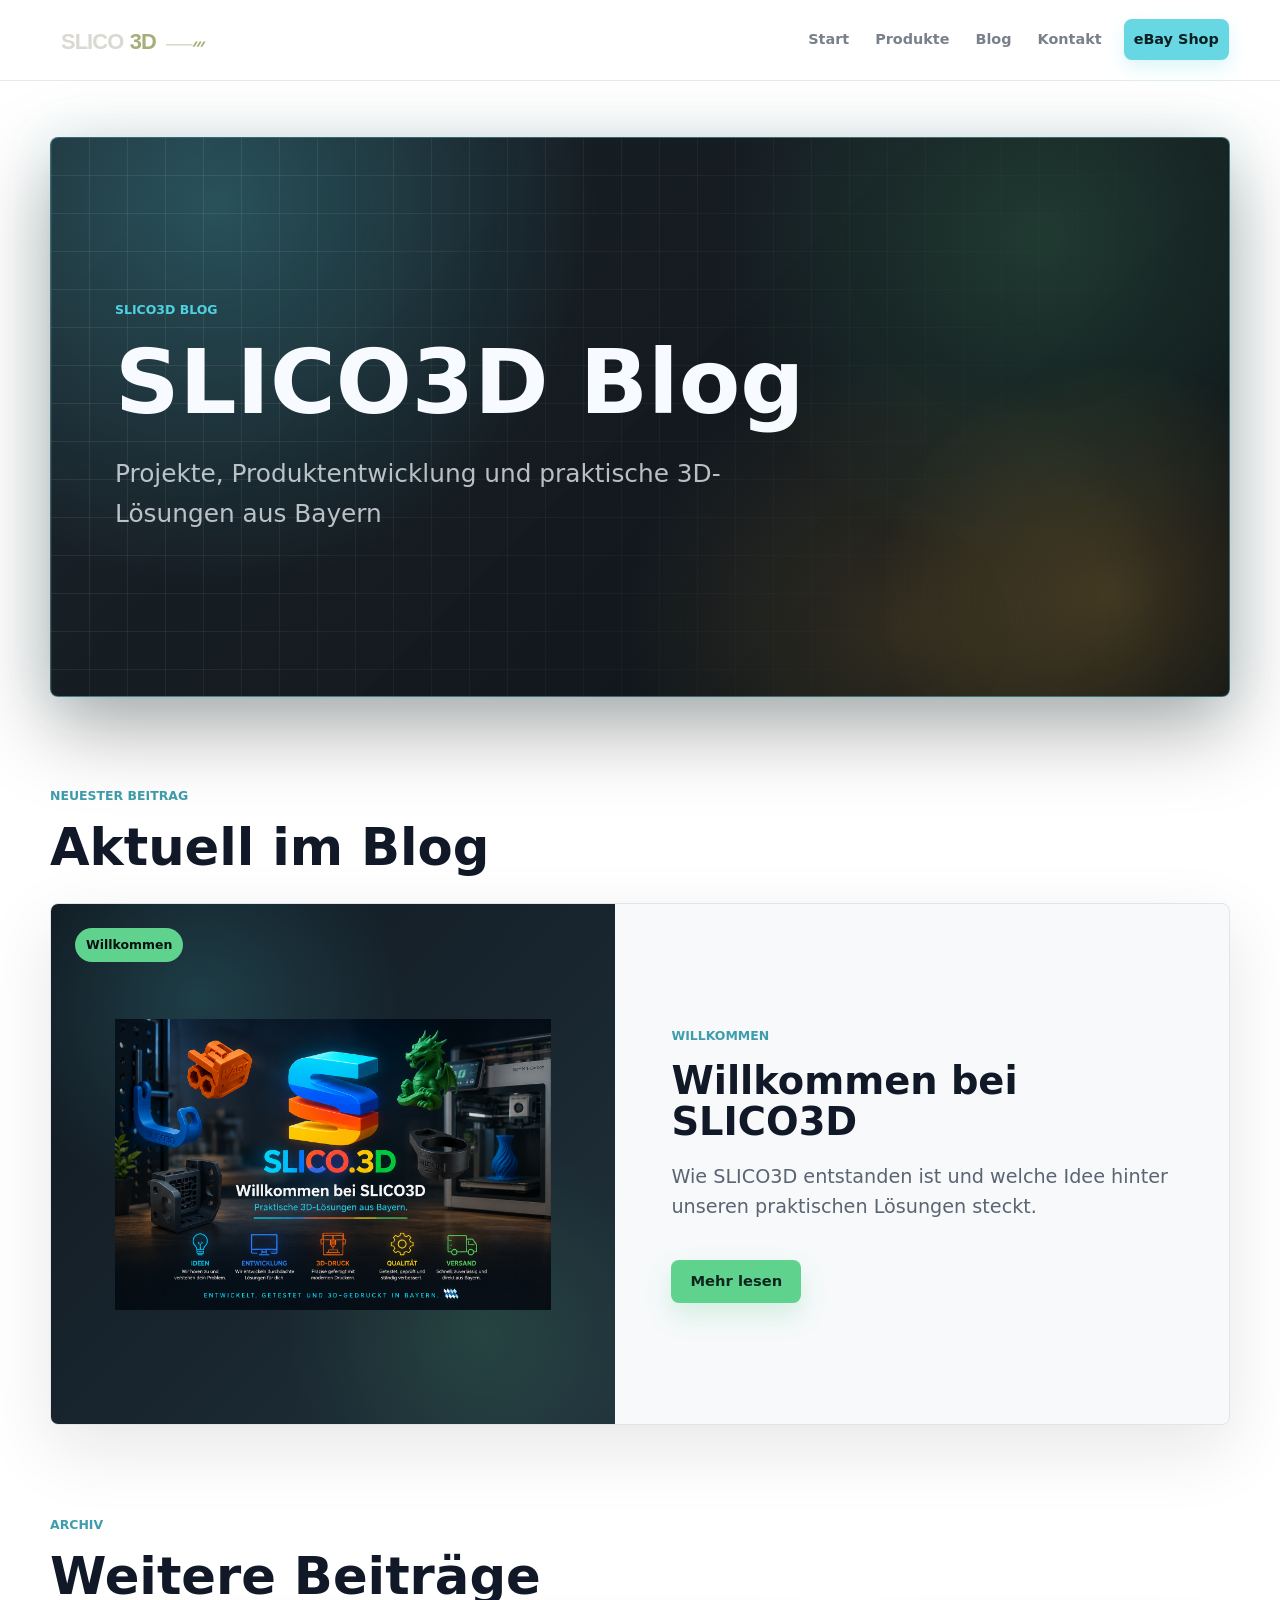
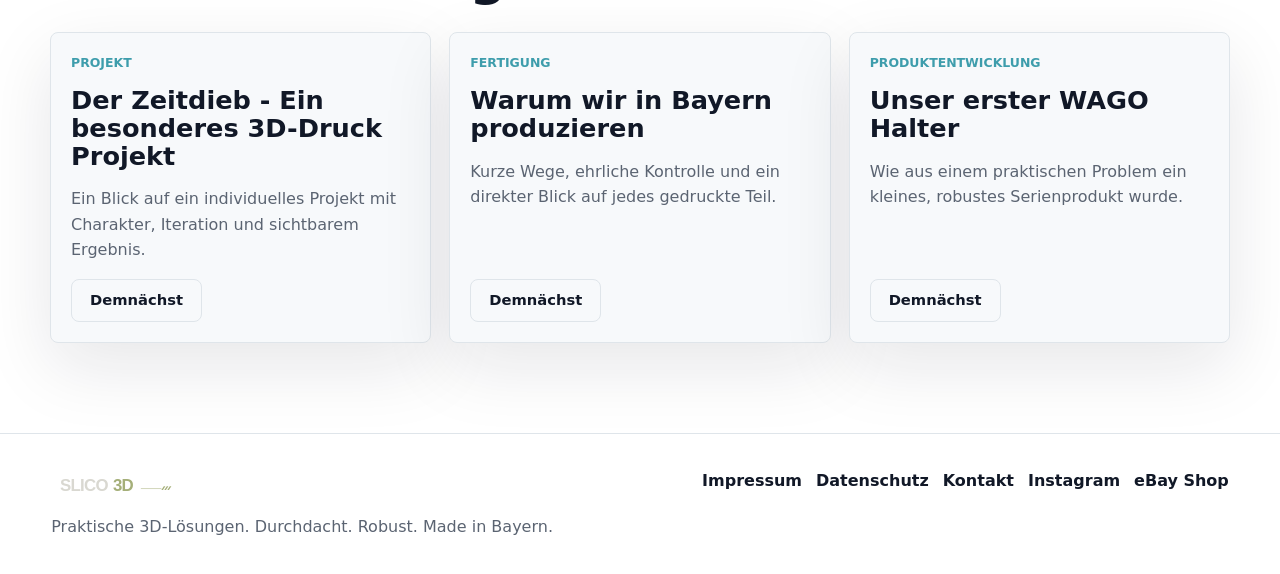
==== commit 08fa3611: "Update public contact email and hosting details after netcup migration" ====
--- a/blog/index.html
+++ b/blog/index.html
@@ -10,12 +10,11 @@
     <title>Blog | SLICO3D</title>
     <link rel="stylesheet" href="../styles.css">
     <link rel="stylesheet" href="../blog-overview.css">
-    <link rel="stylesheet" href="../field-theme.css">
   </head>
   <body>
     <header class="site-header">
       <a class="brand-link" href="../index.html#start" aria-label="SLICO3D Startseite">
-        <img src="../assets/branding/Logotyp-field.svg" alt="SLICO3D" class="brand-wordmark">
+        <img src="../assets/branding/Logotyp.png" alt="SLICO3D" class="brand-wordmark">
       </a>
 
       <button class="menu-toggle" type="button" aria-expanded="false" aria-controls="site-nav">
@@ -99,13 +98,13 @@
 
     <footer class="site-footer">
       <div>
-        <img src="../assets/branding/Logotyp-field.svg" alt="SLICO3D" class="footer-logo">
+        <img src="../assets/branding/Logotyp.png" alt="SLICO3D" class="footer-logo">
         <p>Praktische 3D-Lösungen. Durchdacht. Robust. Made in Bayern.</p>
       </div>
       <nav aria-label="Footer Navigation">
         <a href="https://www.ebay.de/usr/slico3d">eBay Store</a>
         <a href="https://www.instagram.com/slico3d/">Instagram</a>
-        <a href="mailto:kontakt@slico3d.de">Contact</a>
+        <a href="mailto:service@slico3d.de">Contact</a>
       </nav>
     </footer>
 
